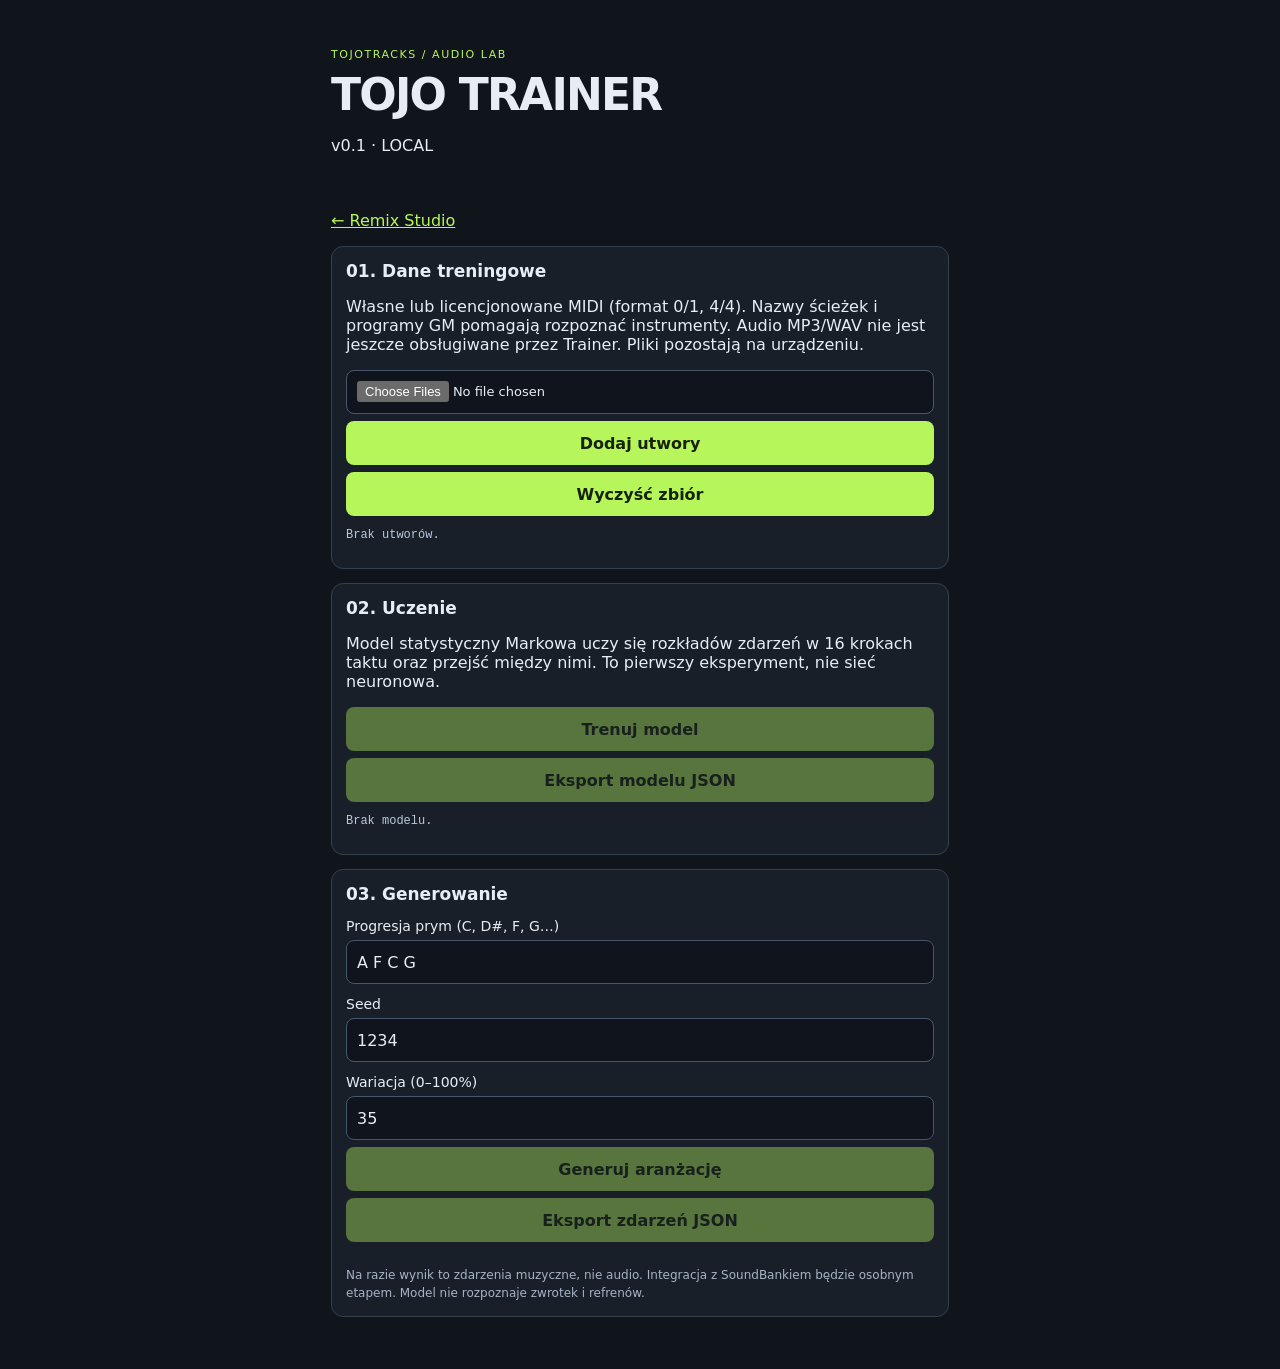
==== trainer.html @ d0a889e4 "Trainer: add standalone local MIDI training and JSON export UI" ====
<!doctype html><html lang="pl"><meta charset="utf-8"><meta name="viewport" content="width=device-width,initial-scale=1,viewport-fit=cover"><title>TOJO Trainer</title><link rel="stylesheet" href="./style.css"><style>body{padding:12px}main{max-width:650px;margin:auto}section{margin:14px 0;padding:14px;border:1px solid #34404e;border-radius:12px}button,a{margin:7px 0}pre{white-space:pre-wrap;overflow-wrap:anywhere}input{max-width:100%}a{color:#b7f65b}</style><main><header><div><div class="eyebrow">TOJOTRACKS / AUDIO LAB</div><h1>TOJO TRAINER</h1></div><p>v0.1 · LOCAL</p></header><p><a href="./index.html">← Remix Studio</a></p><section><h2>01. Dane treningowe</h2><p>Własne lub licencjonowane MIDI (format 0/1, 4/4). Nazwy ścieżek i programy GM pomagają rozpoznać instrumenty. Audio MP3/WAV nie jest jeszcze obsługiwane przez Trainer. Pliki pozostają na urządzeniu.</p><input id="files" type="file" multiple accept=".mid,.midi,audio/midi"><button id="load">Dodaj utwory</button><button id="clear">Wyczyść zbiór</button><pre id="info">Brak utworów.</pre></section><section><h2>02. Uczenie</h2><p>Model statystyczny Markowa uczy się rozkładów zdarzeń w 16 krokach taktu oraz przejść między nimi. To pierwszy eksperyment, nie sieć neuronowa.</p><button id="train" disabled>Trenuj model</button><button id="save" disabled>Eksport modelu JSON</button><pre id="stats">Brak modelu.</pre></section><section><h2>03. Generowanie</h2><label>Progresja prym (C, D#, F, G…)</label><input id="roots" value="A F C G"><label>Seed</label><input id="seed" type="number" value="1234"><label>Wariacja (0–100%)</label><input id="variation" type="number" min="0" max="100" value="35"><button id="gen" disabled>Generuj aranżację</button><button id="events" disabled>Eksport zdarzeń JSON</button><pre id="out"></pre><small>Na razie wynik to zdarzenia muzyczne, nie audio. Integracja z SoundBankiem będzie osobnym etapem. Model nie rozpoznaje zwrotek i refrenów.</small></section><p id="status" role="status"></p></main><script src="./trainer-core.js?v=1"></script><script>
const T=TojoTrainer,$=id=>document.getElementById(id);let songs=[],model=null,events=null,busy=false;const status=s=>$("status").textContent=s;
function refresh(){ $("info").textContent=songs.length?songs.map(s=>s.name+" · "+s.bars.length+" taktów · "+s.bpm.toFixed(1)+" BPM · "+s.notes+" nut").join("\n"):"Brak utworów."; $("train").disabled=busy||!songs.length;$("load").disabled=busy;$("clear").disabled=busy;$("save").disabled=$("gen").disabled=busy||!model;$("events").disabled=busy||!events; }
function invalidate(){model=events=null;$("stats").textContent="Brak aktualnego modelu.";$("out").textContent="";}
$("load").onclick=async()=>{busy=true;refresh();let added=0,errors=[];try{for(const f of $("files").files){try{if(f.size>8*1024*1024)throw Error("Limit 8 MB na plik");const data=await f.arrayBuffer(),m=T.parseMidi(data),bars=T.extract(m);if(songs.length>=100||songs.reduce((n,s)=>n+s.notes,0)+m.notes.length>300000)throw Error("Limit zbioru: 100 plików / 300 tys. nut");if(songs.some(s=>s.name===f.name&&s.size===f.size))throw Error("Możliwy duplikat");songs.push({name:f.name,size:f.size,bars,bpm:m.bpm,notes:m.notes.length});added++;invalidate()}catch(e){errors.push(f.name+": "+e.message)}}}finally{busy=false;refresh();status("Dodano "+added+(errors.length?"\n"+errors.join("\n"):""));}};
$("clear").onclick=()=>{songs=[];invalidate();refresh();status("Zbiór wyczyszczony");};
$("train").onclick=()=>{try{model=T.train(songs);events=null;$("stats").textContent=model.songs+" utworów · "+model.bars+" taktów · "+model.notes+" zdarzeń\n"+T.ROLES.map(r=>r+": "+model.roles[r].events).join("\n")+(model.songs<10?"\nMały zbiór: wyłącznie test techniczny.":"");status("Model wyuczony lokalnie.");}catch(e){status(e.message)}refresh()};
$("gen").onclick=()=>{try{const names=["C","C#","D","D#","E","F","F#","G","G#","A","A#","B"],roots=$("roots").value.trim().toUpperCase().split(/\s+/).map(n=>names.indexOf(n));if(!roots.length||roots.length>128||roots.some(n=>n<0))throw Error("Podaj od 1 do 128 prym, np. A F C G");events=T.generate(model,roots,Number($("seed").value)||0,Math.max(0,Math.min(1,Number($("variation").value)/100||0)));$("out").textContent=events.length+" zdarzeń · "+roots.length+" taktów\n"+T.ROLES.map(r=>r+": "+events.filter(n=>n.role===r).length).join("\n")+"\n\n"+JSON.stringify(events.slice(0,12),null,1);status("Wygenerowano plan.");}catch(e){status(e.message)}refresh()};
async function save(data,name){const f=new File([JSON.stringify(data)],name,{type:"application/json"});try{if(navigator.canShare?.({files:[f]})){await navigator.share({files:[f]});return}}catch(e){if(e.name==="AbortError")return}const u=URL.createObjectURL(f),a=document.createElement("a");a.href=u;a.download=name;document.body.append(a);a.click();a.remove();setTimeout(()=>URL.revokeObjectURL(u),60000)}
$("save").onclick=()=>save(model,"tojo-eurobeat-model-v1.json");$("events").onclick=()=>save({version:1,grid:16,events},"tojo-arrangement-v1.json");refresh();
</script></html>
---- style.css ----
:root{color-scheme:dark;font-family:system-ui,-apple-system,sans-serif;background:#10141b;color:#e8edf5;--accent:#b7f65b;--muted:#a7b3c5}*{box-sizing:border-box}body{margin:0}main{max-width:720px;margin:auto;padding: max(24px,env(safe-area-inset-top)) 16px max(24px,env(safe-area-inset-bottom))}header{padding:12px 0 24px}.eyebrow,footer{font-size:11px;letter-spacing:.14em;color:var(--accent)}h1{font-size:clamp(28px,7vw,44px);margin:8px 0;letter-spacing:-.04em}h2{font-size:17px;margin:0 0 14px}h3{margin:0 0 10px;font-size:15px}.sub,.muted,small{color:var(--muted)}section{background:#181f29;border:1px solid #303b4c;padding:18px;border-radius:14px;margin-bottom:14px}label{display:block;margin:12px 0 6px;font-size:14px}input,select,button,.download{font:inherit;min-height:44px;border-radius:8px;padding:10px;border:1px solid #47566a;color:inherit;background:#10151d;width:100%}input[type=file]{font-size:13px}button,.download{background:var(--accent);color:#17220a;font-weight:700;margin-top:14px;text-align:center;border:none;display:block;text-decoration:none;cursor:pointer}button:disabled{opacity:.4;cursor:default}.secondary{background:#293647;color:#e8edf5}audio{width:100%;display:block;margin:8px 0}progress{width:100%;accent-color:var(--accent)}small{display:block;font-size:12px;line-height:1.5;margin-top:10px}.stem{border-top:1px solid #303b4c;padding:16px 0}pre{white-space:pre-wrap;overflow-wrap:anywhere;max-height:220px;overflow:auto;font-size:12px;color:#b9c9dd}footer{margin-top:24px;line-height:1.7}[hidden]{display:none!important}
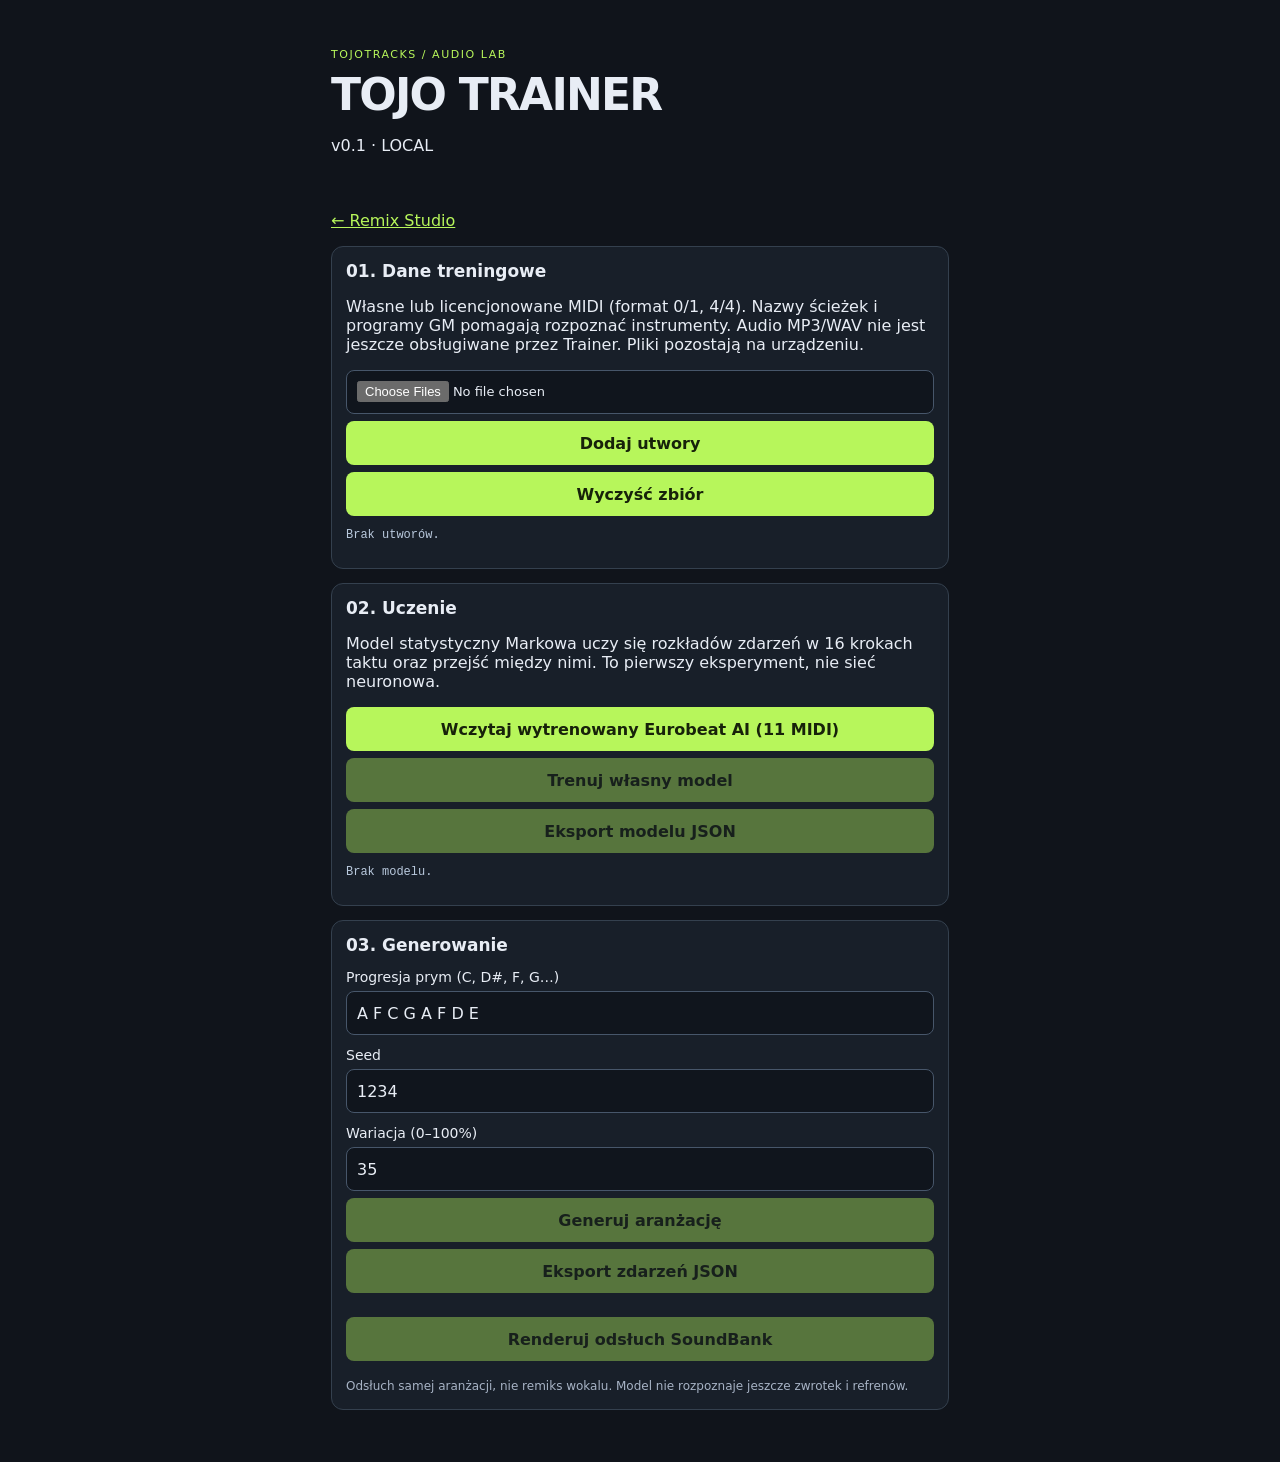
==== commit 89be3489: "Trainer: load experimental trained model and audition generated arrangement" ====
--- a/trainer.html
+++ b/trainer.html
@@ -1,11 +1,14 @@
-<!doctype html><html lang="pl"><meta charset="utf-8"><meta name="viewport" content="width=device-width,initial-scale=1,viewport-fit=cover"><title>TOJO Trainer</title><link rel="stylesheet" href="./style.css"><style>body{padding:12px}main{max-width:650px;margin:auto}section{margin:14px 0;padding:14px;border:1px solid #34404e;border-radius:12px}button,a{margin:7px 0}pre{white-space:pre-wrap;overflow-wrap:anywhere}input{max-width:100%}a{color:#b7f65b}</style><main><header><div><div class="eyebrow">TOJOTRACKS / AUDIO LAB</div><h1>TOJO TRAINER</h1></div><p>v0.1 · LOCAL</p></header><p><a href="./index.html">← Remix Studio</a></p><section><h2>01. Dane treningowe</h2><p>Własne lub licencjonowane MIDI (format 0/1, 4/4). Nazwy ścieżek i programy GM pomagają rozpoznać instrumenty. Audio MP3/WAV nie jest jeszcze obsługiwane przez Trainer. Pliki pozostają na urządzeniu.</p><input id="files" type="file" multiple accept=".mid,.midi,audio/midi"><button id="load">Dodaj utwory</button><button id="clear">Wyczyść zbiór</button><pre id="info">Brak utworów.</pre></section><section><h2>02. Uczenie</h2><p>Model statystyczny Markowa uczy się rozkładów zdarzeń w 16 krokach taktu oraz przejść między nimi. To pierwszy eksperyment, nie sieć neuronowa.</p><button id="train" disabled>Trenuj model</button><button id="save" disabled>Eksport modelu JSON</button><pre id="stats">Brak modelu.</pre></section><section><h2>03. Generowanie</h2><label>Progresja prym (C, D#, F, G…)</label><input id="roots" value="A F C G"><label>Seed</label><input id="seed" type="number" value="1234"><label>Wariacja (0–100%)</label><input id="variation" type="number" min="0" max="100" value="35"><button id="gen" disabled>Generuj aranżację</button><button id="events" disabled>Eksport zdarzeń JSON</button><pre id="out"></pre><small>Na razie wynik to zdarzenia muzyczne, nie audio. Integracja z SoundBankiem będzie osobnym etapem. Model nie rozpoznaje zwrotek i refrenów.</small></section><p id="status" role="status"></p></main><script src="./trainer-core.js?v=1"></script><script>
+<!doctype html><html lang="pl"><meta charset="utf-8"><meta name="viewport" content="width=device-width,initial-scale=1,viewport-fit=cover"><title>TOJO Trainer</title><link rel="stylesheet" href="./style.css"><style>body{padding:12px}main{max-width:650px;margin:auto}section{margin:14px 0;padding:14px;border:1px solid #34404e;border-radius:12px}button,a{margin:7px 0}pre{white-space:pre-wrap;overflow-wrap:anywhere}input{max-width:100%}a{color:#b7f65b}</style><main><header><div><div class="eyebrow">TOJOTRACKS / AUDIO LAB</div><h1>TOJO TRAINER</h1></div><p>v0.1 · LOCAL</p></header><p><a href="./index.html">← Remix Studio</a></p><section><h2>01. Dane treningowe</h2><p>Własne lub licencjonowane MIDI (format 0/1, 4/4). Nazwy ścieżek i programy GM pomagają rozpoznać instrumenty. Audio MP3/WAV nie jest jeszcze obsługiwane przez Trainer. Pliki pozostają na urządzeniu.</p><input id="files" type="file" multiple accept=".mid,.midi,audio/midi"><button id="load">Dodaj utwory</button><button id="clear">Wyczyść zbiór</button><pre id="info">Brak utworów.</pre></section><section><h2>02. Uczenie</h2><p>Model statystyczny Markowa uczy się rozkładów zdarzeń w 16 krokach taktu oraz przejść między nimi. To pierwszy eksperyment, nie sieć neuronowa.</p><button id="pretrained">Wczytaj wytrenowany Eurobeat AI (11 MIDI)</button><button id="train" disabled>Trenuj własny model</button><button id="save" disabled>Eksport modelu JSON</button><pre id="stats">Brak modelu.</pre></section><section><h2>03. Generowanie</h2><label>Progresja prym (C, D#, F, G…)</label><input id="roots" value="A F C G A F D E"><label>Seed</label><input id="seed" type="number" value="1234"><label>Wariacja (0–100%)</label><input id="variation" type="number" min="0" max="100" value="35"><button id="gen" disabled>Generuj aranżację</button><button id="events" disabled>Eksport zdarzeń JSON</button><pre id="out"></pre><button id="listen" disabled>Renderuj odsłuch SoundBank</button><audio id="preview" controls hidden></audio><p id="previewStatus"></p><small>Odsłuch samej aranżacji, nie remiks wokalu. Model nie rozpoznaje jeszcze zwrotek i refrenów.</small></section><p id="status" role="status"></p></main><script src="./trainer-core.js?v=1"></script><script>
 const T=TojoTrainer,$=id=>document.getElementById(id);let songs=[],model=null,events=null,busy=false;const status=s=>$("status").textContent=s;
-function refresh(){ $("info").textContent=songs.length?songs.map(s=>s.name+" · "+s.bars.length+" taktów · "+s.bpm.toFixed(1)+" BPM · "+s.notes+" nut").join("\n"):"Brak utworów."; $("train").disabled=busy||!songs.length;$("load").disabled=busy;$("clear").disabled=busy;$("save").disabled=$("gen").disabled=busy||!model;$("events").disabled=busy||!events; }
+function refresh(){ $("info").textContent=songs.length?songs.map(s=>s.name+" · "+s.bars.length+" taktów · "+s.bpm.toFixed(1)+" BPM · "+s.notes+" nut").join("\n"):"Brak utworów."; $("train").disabled=busy||!songs.length;$("load").disabled=busy;$("clear").disabled=busy;$("save").disabled=$("gen").disabled=busy||!model;$("events").disabled=busy||!events;$("pretrained").disabled=busy;$("listen").disabled=busy||!events; }
+$("pretrained").onclick=async()=>{busy=true;refresh();try{const resp=await fetch("./models/tojo-eurobeat-model-experimental-v1.json");if(!resp.ok)throw Error("Model HTTP "+resp.status);const m=await resp.json();if(m.version!==T.VERSION||m.kind!=="tojo-step-markov")throw Error("Nieznany model");model=m;events=null;$("out").textContent="";$("stats").textContent=m.songs+" utworów · "+m.bars+" taktów · "+m.notes+" zdarzeń treningowych\nEksperymentalny model z publicznych MIDI; warunki prawne niepotwierdzone.";status("Gotowy model wczytany.");}catch(e){status(e.message)}finally{busy=false;refresh()}};
 function invalidate(){model=events=null;$("stats").textContent="Brak aktualnego modelu.";$("out").textContent="";}
 $("load").onclick=async()=>{busy=true;refresh();let added=0,errors=[];try{for(const f of $("files").files){try{if(f.size>8*1024*1024)throw Error("Limit 8 MB na plik");const data=await f.arrayBuffer(),m=T.parseMidi(data),bars=T.extract(m);if(songs.length>=100||songs.reduce((n,s)=>n+s.notes,0)+m.notes.length>300000)throw Error("Limit zbioru: 100 plików / 300 tys. nut");if(songs.some(s=>s.name===f.name&&s.size===f.size))throw Error("Możliwy duplikat");songs.push({name:f.name,size:f.size,bars,bpm:m.bpm,notes:m.notes.length});added++;invalidate()}catch(e){errors.push(f.name+": "+e.message)}}}finally{busy=false;refresh();status("Dodano "+added+(errors.length?"\n"+errors.join("\n"):""));}};
 $("clear").onclick=()=>{songs=[];invalidate();refresh();status("Zbiór wyczyszczony");};
 $("train").onclick=()=>{try{model=T.train(songs);events=null;$("stats").textContent=model.songs+" utworów · "+model.bars+" taktów · "+model.notes+" zdarzeń\n"+T.ROLES.map(r=>r+": "+model.roles[r].events).join("\n")+(model.songs<10?"\nMały zbiór: wyłącznie test techniczny.":"");status("Model wyuczony lokalnie.");}catch(e){status(e.message)}refresh()};
 $("gen").onclick=()=>{try{const names=["C","C#","D","D#","E","F","F#","G","G#","A","A#","B"],roots=$("roots").value.trim().toUpperCase().split(/\s+/).map(n=>names.indexOf(n));if(!roots.length||roots.length>128||roots.some(n=>n<0))throw Error("Podaj od 1 do 128 prym, np. A F C G");events=T.generate(model,roots,Number($("seed").value)||0,Math.max(0,Math.min(1,Number($("variation").value)/100||0)));$("out").textContent=events.length+" zdarzeń · "+roots.length+" taktów\n"+T.ROLES.map(r=>r+": "+events.filter(n=>n.role===r).length).join("\n")+"\n\n"+JSON.stringify(events.slice(0,12),null,1);status("Wygenerowano plan.");}catch(e){status(e.message)}refresh()};
+let previewURL=null;
+$("listen").onclick=async()=>{if(!events?.length)return;busy=true;refresh();const player=$("preview"),st=$("previewStatus");player.pause();player.hidden=true;if(previewURL){URL.revokeObjectURL(previewURL);previewURL=null;player.removeAttribute("src");}try{st.textContent="Wczytuję SoundBank…";const {renderPreview}=await import("./trainer-preview.js?v=1");const bars=$("roots").value.trim().split(/\s+/).length;if(bars>32)throw Error("Odsłuch maksymalnie 32 takty");const result=await renderPreview(events,bars,155,s=>st.textContent=s);previewURL=URL.createObjectURL(result.blob);player.src=previewURL;player.hidden=false;st.textContent="Gotowe: "+result.sampled+" zdarzeń z próbek, "+result.fallback+" z syntezy zastępczej.";}catch(e){st.textContent=e.message}finally{busy=false;refresh()}};
 async function save(data,name){const f=new File([JSON.stringify(data)],name,{type:"application/json"});try{if(navigator.canShare?.({files:[f]})){await navigator.share({files:[f]});return}}catch(e){if(e.name==="AbortError")return}const u=URL.createObjectURL(f),a=document.createElement("a");a.href=u;a.download=name;document.body.append(a);a.click();a.remove();setTimeout(()=>URL.revokeObjectURL(u),60000)}
 $("save").onclick=()=>save(model,"tojo-eurobeat-model-v1.json");$("events").onclick=()=>save({version:1,grid:16,events},"tojo-arrangement-v1.json");refresh();
 </script></html>
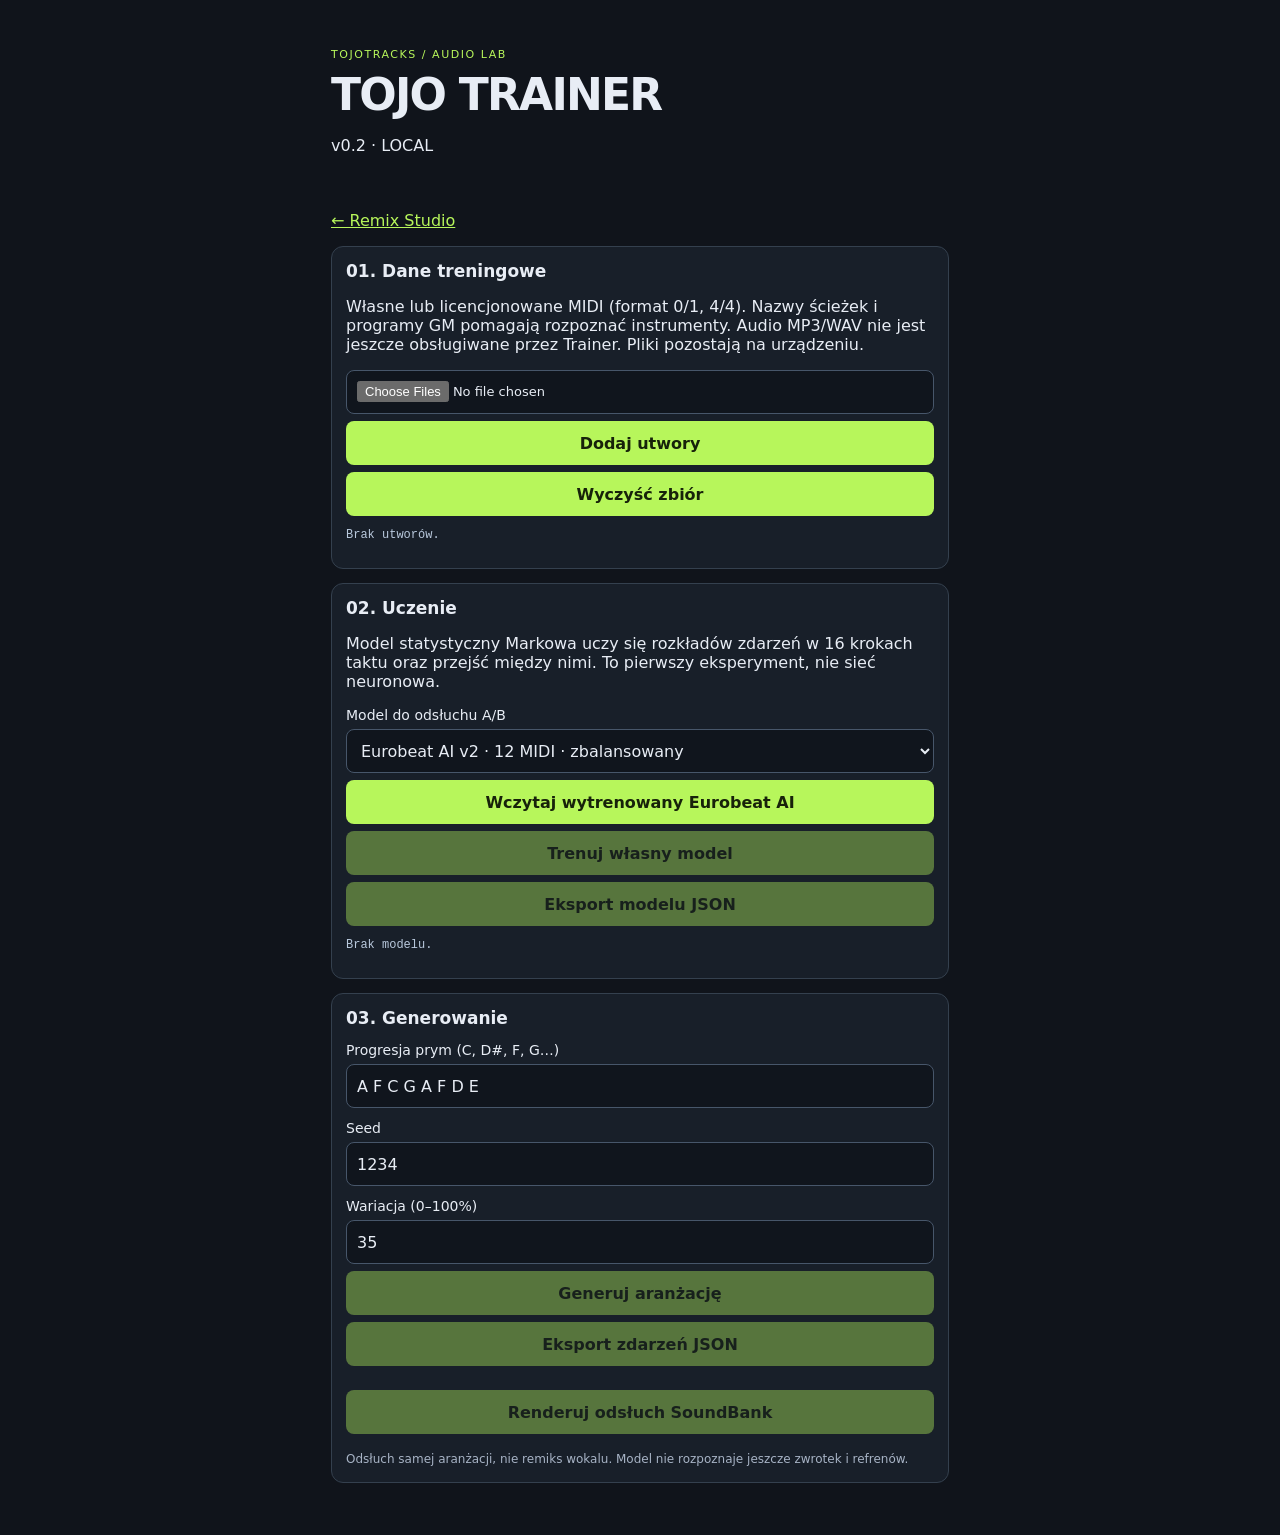
==== commit c669293a: "Trainer v0.2: select trained v1/v2 for A/B; retain generated length in preview" ====
--- a/trainer.html
+++ b/trainer.html
@@ -1,14 +1,14 @@
-<!doctype html><html lang="pl"><meta charset="utf-8"><meta name="viewport" content="width=device-width,initial-scale=1,viewport-fit=cover"><title>TOJO Trainer</title><link rel="stylesheet" href="./style.css"><style>body{padding:12px}main{max-width:650px;margin:auto}section{margin:14px 0;padding:14px;border:1px solid #34404e;border-radius:12px}button,a{margin:7px 0}pre{white-space:pre-wrap;overflow-wrap:anywhere}input{max-width:100%}a{color:#b7f65b}</style><main><header><div><div class="eyebrow">TOJOTRACKS / AUDIO LAB</div><h1>TOJO TRAINER</h1></div><p>v0.1 · LOCAL</p></header><p><a href="./index.html">← Remix Studio</a></p><section><h2>01. Dane treningowe</h2><p>Własne lub licencjonowane MIDI (format 0/1, 4/4). Nazwy ścieżek i programy GM pomagają rozpoznać instrumenty. Audio MP3/WAV nie jest jeszcze obsługiwane przez Trainer. Pliki pozostają na urządzeniu.</p><input id="files" type="file" multiple accept=".mid,.midi,audio/midi"><button id="load">Dodaj utwory</button><button id="clear">Wyczyść zbiór</button><pre id="info">Brak utworów.</pre></section><section><h2>02. Uczenie</h2><p>Model statystyczny Markowa uczy się rozkładów zdarzeń w 16 krokach taktu oraz przejść między nimi. To pierwszy eksperyment, nie sieć neuronowa.</p><button id="pretrained">Wczytaj wytrenowany Eurobeat AI (11 MIDI)</button><button id="train" disabled>Trenuj własny model</button><button id="save" disabled>Eksport modelu JSON</button><pre id="stats">Brak modelu.</pre></section><section><h2>03. Generowanie</h2><label>Progresja prym (C, D#, F, G…)</label><input id="roots" value="A F C G A F D E"><label>Seed</label><input id="seed" type="number" value="1234"><label>Wariacja (0–100%)</label><input id="variation" type="number" min="0" max="100" value="35"><button id="gen" disabled>Generuj aranżację</button><button id="events" disabled>Eksport zdarzeń JSON</button><pre id="out"></pre><button id="listen" disabled>Renderuj odsłuch SoundBank</button><audio id="preview" controls hidden></audio><p id="previewStatus"></p><small>Odsłuch samej aranżacji, nie remiks wokalu. Model nie rozpoznaje jeszcze zwrotek i refrenów.</small></section><p id="status" role="status"></p></main><script src="./trainer-core.js?v=1"></script><script>
-const T=TojoTrainer,$=id=>document.getElementById(id);let songs=[],model=null,events=null,busy=false;const status=s=>$("status").textContent=s;
+<!doctype html><html lang="pl"><meta charset="utf-8"><meta name="viewport" content="width=device-width,initial-scale=1,viewport-fit=cover"><title>TOJO Trainer</title><link rel="stylesheet" href="./style.css"><style>body{padding:12px}main{max-width:650px;margin:auto}section{margin:14px 0;padding:14px;border:1px solid #34404e;border-radius:12px}button,a{margin:7px 0}pre{white-space:pre-wrap;overflow-wrap:anywhere}input{max-width:100%}a{color:#b7f65b}</style><main><header><div><div class="eyebrow">TOJOTRACKS / AUDIO LAB</div><h1>TOJO TRAINER</h1></div><p>v0.2 · LOCAL</p></header><p><a href="./index.html">← Remix Studio</a></p><section><h2>01. Dane treningowe</h2><p>Własne lub licencjonowane MIDI (format 0/1, 4/4). Nazwy ścieżek i programy GM pomagają rozpoznać instrumenty. Audio MP3/WAV nie jest jeszcze obsługiwane przez Trainer. Pliki pozostają na urządzeniu.</p><input id="files" type="file" multiple accept=".mid,.midi,audio/midi"><button id="load">Dodaj utwory</button><button id="clear">Wyczyść zbiór</button><pre id="info">Brak utworów.</pre></section><section><h2>02. Uczenie</h2><p>Model statystyczny Markowa uczy się rozkładów zdarzeń w 16 krokach taktu oraz przejść między nimi. To pierwszy eksperyment, nie sieć neuronowa.</p><label for="modelVersion">Model do odsłuchu A/B</label><select id="modelVersion"><option value="2" selected>Eurobeat AI v2 · 12 MIDI · zbalansowany</option><option value="1">Eurobeat AI v1 · 11 MIDI</option></select><button id="pretrained">Wczytaj wytrenowany Eurobeat AI</button><button id="train" disabled>Trenuj własny model</button><button id="save" disabled>Eksport modelu JSON</button><pre id="stats">Brak modelu.</pre></section><section><h2>03. Generowanie</h2><label>Progresja prym (C, D#, F, G…)</label><input id="roots" value="A F C G A F D E"><label>Seed</label><input id="seed" type="number" value="1234"><label>Wariacja (0–100%)</label><input id="variation" type="number" min="0" max="100" value="35"><button id="gen" disabled>Generuj aranżację</button><button id="events" disabled>Eksport zdarzeń JSON</button><pre id="out"></pre><button id="listen" disabled>Renderuj odsłuch SoundBank</button><audio id="preview" controls hidden></audio><p id="previewStatus"></p><small>Odsłuch samej aranżacji, nie remiks wokalu. Model nie rozpoznaje jeszcze zwrotek i refrenów.</small></section><p id="status" role="status"></p></main><script src="./trainer-core.js?v=1"></script><script>
+const T=TojoTrainer,$=id=>document.getElementById(id);let songs=[],model=null,events=null,busy=false,generatedBars=0;const status=s=>$("status").textContent=s;
 function refresh(){ $("info").textContent=songs.length?songs.map(s=>s.name+" · "+s.bars.length+" taktów · "+s.bpm.toFixed(1)+" BPM · "+s.notes+" nut").join("\n"):"Brak utworów."; $("train").disabled=busy||!songs.length;$("load").disabled=busy;$("clear").disabled=busy;$("save").disabled=$("gen").disabled=busy||!model;$("events").disabled=busy||!events;$("pretrained").disabled=busy;$("listen").disabled=busy||!events; }
-$("pretrained").onclick=async()=>{busy=true;refresh();try{const resp=await fetch("./models/tojo-eurobeat-model-experimental-v1.json");if(!resp.ok)throw Error("Model HTTP "+resp.status);const m=await resp.json();if(m.version!==T.VERSION||m.kind!=="tojo-step-markov")throw Error("Nieznany model");model=m;events=null;$("out").textContent="";$("stats").textContent=m.songs+" utworów · "+m.bars+" taktów · "+m.notes+" zdarzeń treningowych\nEksperymentalny model z publicznych MIDI; warunki prawne niepotwierdzone.";status("Gotowy model wczytany.");}catch(e){status(e.message)}finally{busy=false;refresh()}};
+$("pretrained").onclick=async()=>{busy=true;refresh();try{const resp=await fetch("./models/tojo-eurobeat-model-experimental-v"+($("modelVersion").value==="2"?"2":"1")+".json");if(!resp.ok)throw Error("Model HTTP "+resp.status);const m=await resp.json();if(m.version!==T.VERSION||m.kind!=="tojo-step-markov")throw Error("Nieznany model");model=m;events=null;$("out").textContent="";$("stats").textContent=m.songs+" utworów · "+m.bars+" taktów · "+m.notes+" zdarzeń treningowych\nEksperymentalny model z publicznych MIDI; warunki prawne niepotwierdzone.";status("Gotowy model wczytany.");}catch(e){status(e.message)}finally{busy=false;refresh()}};
 function invalidate(){model=events=null;$("stats").textContent="Brak aktualnego modelu.";$("out").textContent="";}
 $("load").onclick=async()=>{busy=true;refresh();let added=0,errors=[];try{for(const f of $("files").files){try{if(f.size>8*1024*1024)throw Error("Limit 8 MB na plik");const data=await f.arrayBuffer(),m=T.parseMidi(data),bars=T.extract(m);if(songs.length>=100||songs.reduce((n,s)=>n+s.notes,0)+m.notes.length>300000)throw Error("Limit zbioru: 100 plików / 300 tys. nut");if(songs.some(s=>s.name===f.name&&s.size===f.size))throw Error("Możliwy duplikat");songs.push({name:f.name,size:f.size,bars,bpm:m.bpm,notes:m.notes.length});added++;invalidate()}catch(e){errors.push(f.name+": "+e.message)}}}finally{busy=false;refresh();status("Dodano "+added+(errors.length?"\n"+errors.join("\n"):""));}};
 $("clear").onclick=()=>{songs=[];invalidate();refresh();status("Zbiór wyczyszczony");};
 $("train").onclick=()=>{try{model=T.train(songs);events=null;$("stats").textContent=model.songs+" utworów · "+model.bars+" taktów · "+model.notes+" zdarzeń\n"+T.ROLES.map(r=>r+": "+model.roles[r].events).join("\n")+(model.songs<10?"\nMały zbiór: wyłącznie test techniczny.":"");status("Model wyuczony lokalnie.");}catch(e){status(e.message)}refresh()};
-$("gen").onclick=()=>{try{const names=["C","C#","D","D#","E","F","F#","G","G#","A","A#","B"],roots=$("roots").value.trim().toUpperCase().split(/\s+/).map(n=>names.indexOf(n));if(!roots.length||roots.length>128||roots.some(n=>n<0))throw Error("Podaj od 1 do 128 prym, np. A F C G");events=T.generate(model,roots,Number($("seed").value)||0,Math.max(0,Math.min(1,Number($("variation").value)/100||0)));$("out").textContent=events.length+" zdarzeń · "+roots.length+" taktów\n"+T.ROLES.map(r=>r+": "+events.filter(n=>n.role===r).length).join("\n")+"\n\n"+JSON.stringify(events.slice(0,12),null,1);status("Wygenerowano plan.");}catch(e){status(e.message)}refresh()};
+$("gen").onclick=()=>{try{const names=["C","C#","D","D#","E","F","F#","G","G#","A","A#","B"],roots=$("roots").value.trim().toUpperCase().split(/\s+/).map(n=>names.indexOf(n));if(!roots.length||roots.length>128||roots.some(n=>n<0))throw Error("Podaj od 1 do 128 prym, np. A F C G");generatedBars=roots.length;events=T.generate(model,roots,Number($("seed").value)||0,Math.max(0,Math.min(1,Number($("variation").value)/100||0)));$("out").textContent=events.length+" zdarzeń · "+roots.length+" taktów\n"+T.ROLES.map(r=>r+": "+events.filter(n=>n.role===r).length).join("\n")+"\n\n"+JSON.stringify(events.slice(0,12),null,1);status("Wygenerowano plan.");}catch(e){status(e.message)}refresh()};
 let previewURL=null;
-$("listen").onclick=async()=>{if(!events?.length)return;busy=true;refresh();const player=$("preview"),st=$("previewStatus");player.pause();player.hidden=true;if(previewURL){URL.revokeObjectURL(previewURL);previewURL=null;player.removeAttribute("src");}try{st.textContent="Wczytuję SoundBank…";const {renderPreview}=await import("./trainer-preview.js?v=1");const bars=$("roots").value.trim().split(/\s+/).length;if(bars>32)throw Error("Odsłuch maksymalnie 32 takty");const result=await renderPreview(events,bars,155,s=>st.textContent=s);previewURL=URL.createObjectURL(result.blob);player.src=previewURL;player.hidden=false;st.textContent="Gotowe: "+result.sampled+" zdarzeń z próbek, "+result.fallback+" z syntezy zastępczej.";}catch(e){st.textContent=e.message}finally{busy=false;refresh()}};
+$("listen").onclick=async()=>{if(!events?.length)return;busy=true;refresh();const player=$("preview"),st=$("previewStatus");player.pause();player.hidden=true;if(previewURL){URL.revokeObjectURL(previewURL);previewURL=null;player.removeAttribute("src");}try{st.textContent="Wczytuję SoundBank…";const {renderPreview}=await import("./trainer-preview.js?v=1");const bars=generatedBars;if(bars>32)throw Error("Odsłuch maksymalnie 32 takty");const result=await renderPreview(events,bars,155,s=>st.textContent=s);previewURL=URL.createObjectURL(result.blob);player.src=previewURL;player.hidden=false;st.textContent="Gotowe: "+result.sampled+" zdarzeń z próbek, "+result.fallback+" z syntezy zastępczej.";}catch(e){st.textContent=e.message}finally{busy=false;refresh()}};
 async function save(data,name){const f=new File([JSON.stringify(data)],name,{type:"application/json"});try{if(navigator.canShare?.({files:[f]})){await navigator.share({files:[f]});return}}catch(e){if(e.name==="AbortError")return}const u=URL.createObjectURL(f),a=document.createElement("a");a.href=u;a.download=name;document.body.append(a);a.click();a.remove();setTimeout(()=>URL.revokeObjectURL(u),60000)}
 $("save").onclick=()=>save(model,"tojo-eurobeat-model-v1.json");$("events").onclick=()=>save({version:1,grid:16,events},"tojo-arrangement-v1.json");refresh();
 </script></html>
